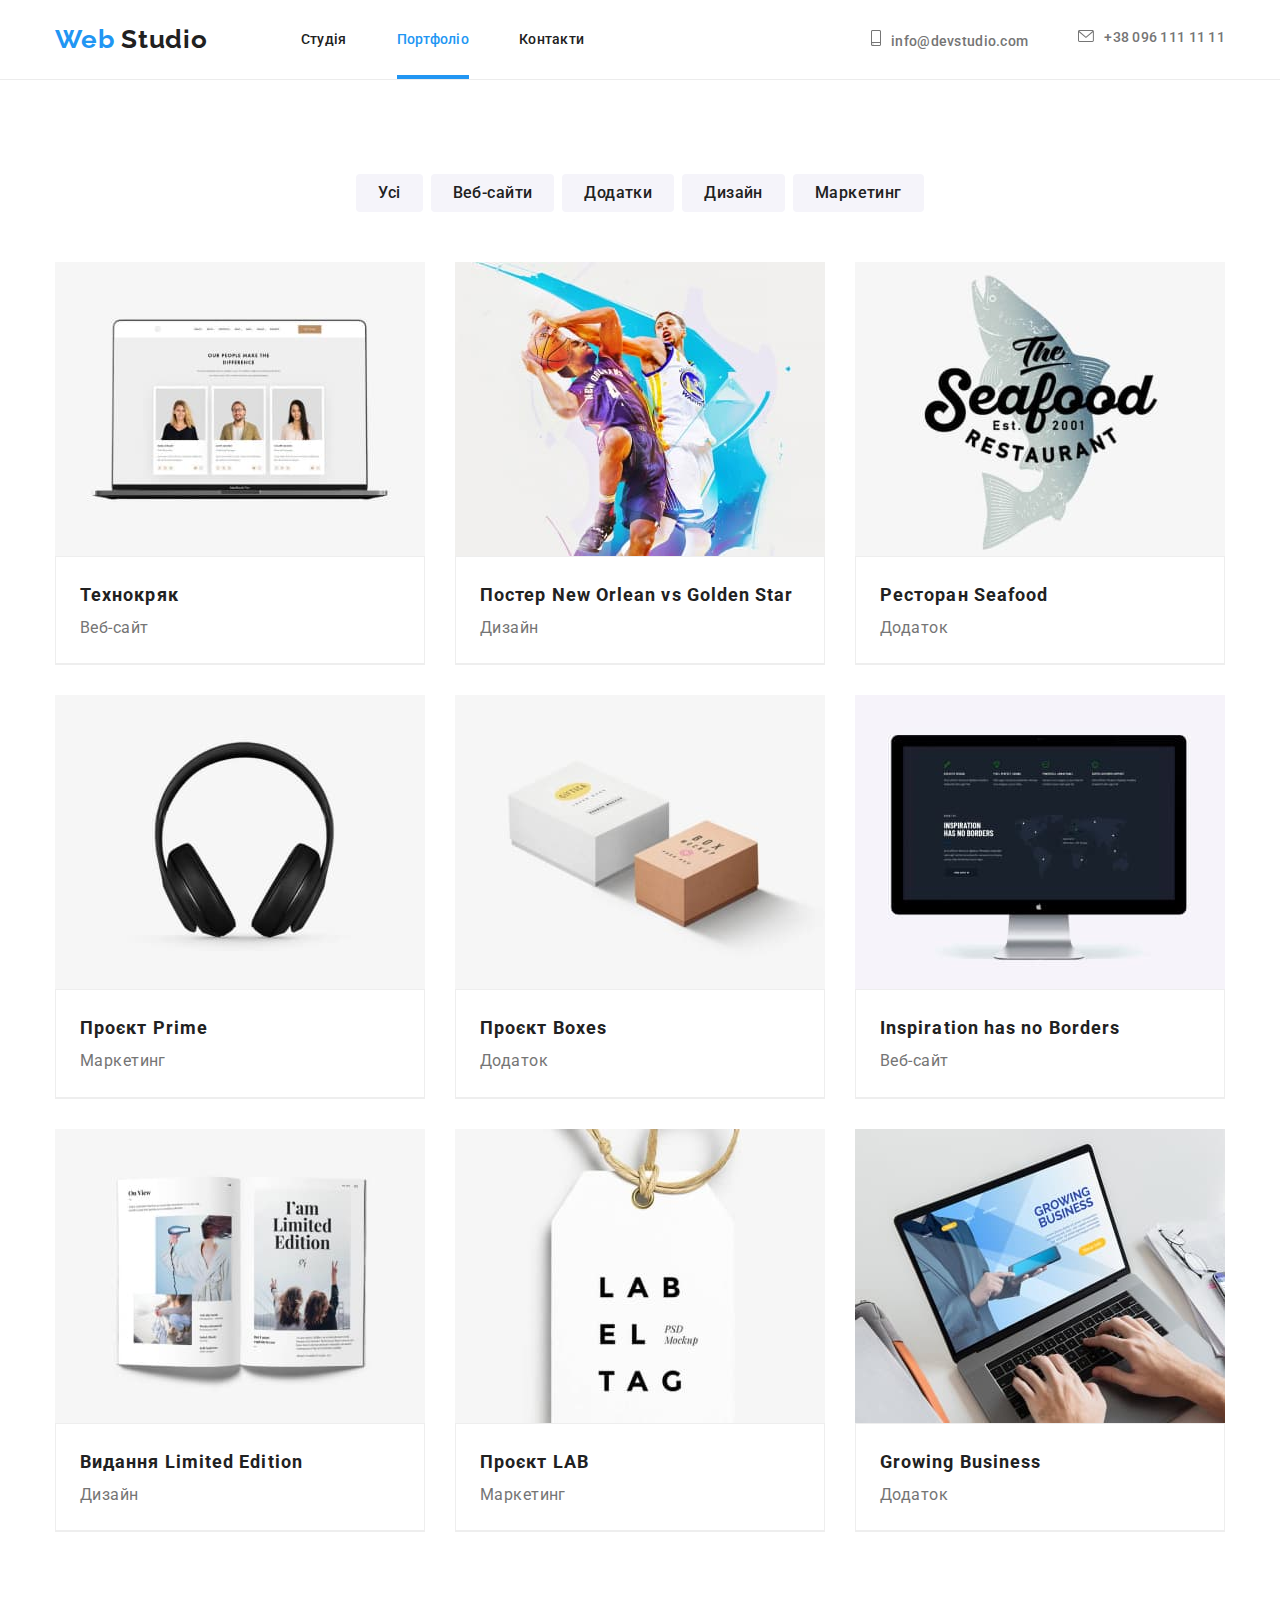
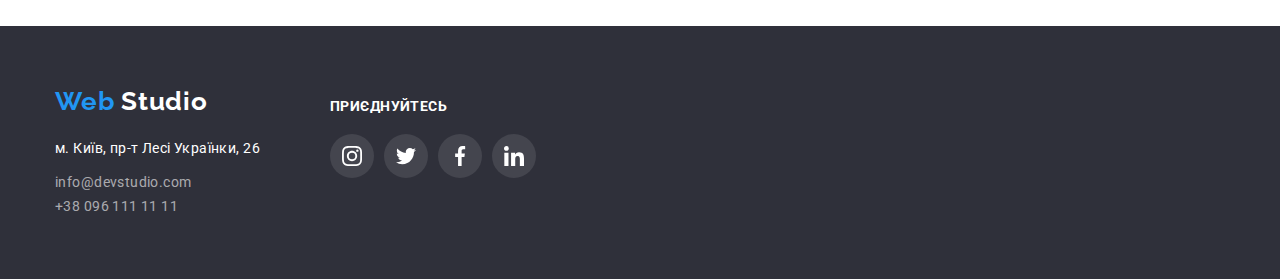
==== portfolio.html @ b3fdd3e3 "copied files" ====
<!DOCTYPE html>
<html lang="uk">

<head>
    <meta charset="UTF-8">
    <meta http-equiv="X-UA-Compatible" content="IE=edge">
    <meta name="viewport" content="width=device-width, initial-scale=1.0">
    <title>Portfolio</title>
    <link href="https://fonts.googleapis.com/css2?family=Raleway:wght@700&family=Roboto:wght@400;500;700;900&display=swap"
        rel="stylesheet">
        <link rel="stylesheet" href="https://cdnjs.cloudflare.com/ajax/libs/modern-normalize/1.1.0/modern-normalize.min.css">
    <link rel="stylesheet" href="./css/styles.css">
</head>

<body>
   
    <header>
        <div class="container-header container">
    
            <a href="/index.html" lang="en" class="logo">Web <span>Studio</span> </a>
            <nav>
                <ul class="menu-bar">
    
                    <li class="menu-bar-item"><a href="./index.html" class="nav">Студія</a></li>
                    <li class="menu-bar-item"><a href="./portfolio.html" class="active nav">Портфоліо</a></li>
                    <li class="menu-bar-item"><a href="" class="nav">Контакти</a></li>
                </ul>
            </nav>
            <ul class="contacts">
            
                <li class="contacts-list">
            
                    <a href="mailto:info@devstudio.com" class="contact">
                        <svg class="contacts-icon" width="10" height="16">
                            <use class="phone-icon" href="./images/icons.svg#icon-smartphone"></use>
                        </svg>info@devstudio.com</a>
                </li>
                <li class="contacts-list">
            
                    <a href="tel:+380961111111" class="contact">
                        <svg class="contacts-icon" width="16" height="12">
                            <use class="envelope-icon" href="./images/icons.svg#icon-envelope-hover"></use>
                        </svg>+38 096 111 11 11</a>
                </li>
            </ul>
        </div>
    </header>

    <main>
       
        <section class="examples">
            <div class="container-examples container">
            <h2 class="examples-title">Приклади робіт</h2>
            <ul class="work-list">
                <li class="work-list-item"><button type="button" class="btn-secondary">Усі</button></li>
                <li class="work-list-item"><button type="button" class="btn-secondary">Веб-сайти</button></li>
                <li class="work-list-item"><button type="button" class="btn-secondary">Додатки</button></li>
                <li class="work-list-item"><button type="button" class="btn-secondary">Дизайн</button></li>
                <li class="work-list-item"><button type="button" class="btn-secondary">Маркетинг</button></li>
            </ul>

            <ul class="works">
                <li class="work">
                    <a href="" class="work-link">
                        <div class="work-overlay">
                                <img class="work-pic" src="./images/work1.jpg" alt="Малюнок з ноутбуком" width="370" height="294">
                                <p class="work-overlay-text">Ресурс пропонує комплексні пропозиції з різним рівнем функціоналу та сервісів. Все це дозволить відвідувачу отримати
                                вичерпні відомості про компанію чи приватну особу.</p>
                        </div>
                        <div class="work-description">
                               <h3 class="work-title">Технокряк</h3>
                               <p class="work-text">Веб-сайт</p>
                       </div>
                    </a>

                </li>
                <li class="work">
                    <a href="" class="work-link">
                        <div class="work-overlay">
                                <img class="work-pic" src="./images/work2.jpg" alt="Малюнок з баскетболістами" width="370" height="294">
                                <p class="work-overlay-text">Ресурс пропонує комплексні пропозиції з різним рівнем функціоналу та сервісів. Все це дозволить відвідувачу отримати
                                            вичерпні відомості про компанію чи приватну особу.</p>
                         </div>
                    <div class="work-description">
                                <h3 class="work-title">Постер New Orlean vs Golden Star</h3>
                                <p class="work-text">Дизайн</p>
                    </div>
                    </a> 
                </li>
                
                <li class="work">
                    <a href="" class="work-link">
                    <div class="work-overlay">
                            <img class="work-pic" src="./images/work3.jpg" alt="Вивіска ресторану морепродуктів" width="370" height="294">
                            <p class="work-overlay-text">Ресурс пропонує комплексні пропозиції з різним рівнем функціоналу та сервісів. Все це
                                дозволить відвідувачу отримати вичерпні відомості про компанію чи приватну особу.</p>
                    </div>           
                    <div class="work-description">
                            <h3 class="work-title">Ресторан Seafood</h3>
                            <p class="work-text">Додаток</p>
                    </div>
                </a> 

                </li>

                <li class="work">
                    <a href="" class="work-link">
                    <div class="work-overlay">
                            <img class="work-pic" src="./images/work4.jpg" alt="Малюнок з наушниками" width="370" height="294">
                            <p class="work-overlay-text">Ресурс пропонує комплексні пропозиції з різним рівнем функціоналу та сервісів. Все це дозволить відвідувачу отримати
                                вичерпні відомості про компанію чи приватну особу.</p>
                    </div>
                    <div class="work-description">
                            <h3 class="work-title">Проєкт Prime</h3>
                            <p class="work-text">Маркетинг</p>
                    </div>
                    </a>

                </li>
                <li class="work">
                    <a href="" class="work-link">
                    <div class="work-overlay">
                            <img class="work-pic" src="./images/work5.jpg" alt="Малюнок з коробочками" width="370" height="294">
                            <p class="work-overlay-text">Ресурс пропонує комплексні пропозиції з різним рівнем функціоналу та сервісів. Все це дозволить відвідувачу отримати
                                        вичерпні відомості про компанію чи приватну особу.</p>
                    </div>
                    <div class="work-description">
                            <h3 class="work-title">Проєкт Boxes</h3>
                            <p class="work-text">Додаток</p>
                    </div>
                </a>

                </li>
                <li class="work">
                    <a href="" class="work-link">
                    <div class="work-overlay">
                            <img class="work-pic" src="./images/work6.jpg" alt="Малюнок з монітором" width="370" height="294">
                            <p class="work-overlay-text">Ресурс пропонує комплексні пропозиції з різним рівнем функціоналу та сервісів. Все це дозволить відвідувачу отримати
                                вичерпні відомості про компанію чи приватну особу.</p>
                    </div>
                    <div class="work-description">
                            <h3 class="work-title">Inspiration has no Borders</h3>
                            <p class="work-text">Веб-сайт</p>
                    </div>
                </a> 

                </li>
                <li class="work">
                    <a href="" class="work-link">
                    <div class="work-overlay">
                            <img class="work-pic" src="./images/work7.jpg" alt="Малюнок з розкритим журналом" width="370" height="294">
                            <p class="work-overlay-text">Ресурс пропонує комплексні пропозиції з різним рівнем функціоналу та сервісів. Все це дозволить відвідувачу отримати
                                вичерпні відомості про компанію чи приватну особу.</p>
                    </div>
                    <div class="work-description">
                            <h3 class="work-title">Видання Limited Edition</h3>
                            <p class="work-text">Дизайн</p>
                    </div>
                </a> 

                </li>
                <li class="work">
                    <a href="" class="work-link">
                    <div class="work-overlay">
                            <img class="work-pic" src="./images/work8.jpg" alt="Малюнок з етикеткою" width="370" height="294">
                            <p class="work-overlay-text">Ресурс пропонує комплексні пропозиції з різним рівнем функціоналу та сервісів. Все це дозволить відвідувачу отримати
                                вичерпні відомості про компанію чи приватну особу.</p>
                    </div>
                    <div class="work-description">
                            <h3 class="work-title">Проєкт LAB</h3>
                            <p class="work-text">Маркетинг</p>
                    </div>
                </a>

                </li>
                <li class="work">
                    <a href="" class="work-link">
                    <div class="work-overlay">
                            <img class="work-pic" src="./images/work9.jpg" alt="Малюнок з відкритим ноутбуком" width="370" height="294">
                            <p class="work-overlay-text">Ресурс пропонує комплексні пропозиції з різним рівнем функціоналу та сервісів. Все це дозволить відвідувачу отримати
                                вичерпні відомості про компанію чи приватну особу.</p>
                    </div>
                    <div class="work-description">
                            <h3 class="work-title">Growing Business</h3>
                            <p class="work-text">Додаток</p>
                    </div>
                </a>

                </li>
            </ul>
            </div>
        </section>
        
    </main>

    <footer>
        <div class="container-address container">
            <div class="address-wrapper">
                <a href="/index.html" lang="en" class="logo footer-logo">Web <span class="footer-span">Studio</span> </a>
    
                <address class="address">
                    м. Київ, пр-т Лесі Українки, 26 <br>
    
                    <ul class="contacts-footer">
                        <li class="contact-footer-item"><a href="mailto:info@devstudio.com"
                                class="contact-footer">info@devstudio.com</a></li>
                        <li class="contact-footer-item"><a href="tel:+380961111111" class="contact-footer">+38 096 111 11
                                11</a></li>
                    </ul>
    
                </address>
    
            </div>
            <div class="join">
                <p class="join-title">Приєднуйтесь</p>
                <ul class="icon-list footer-icons">
                    <li class="icon-item">
                        <a href="" class="icon-item-link footer-icon-link" rel="noopener noreferre" target="_blank">
                            <svg class="soc-net" width="20" height="20">
                                <use href="./images/icons.svg#icon-instagram"></use>
                            </svg>
                        </a>
                    </li>
                    <li class="icon-item">
                        <a href="" class="icon-item-link footer-icon-link" rel="noopener noreferre" target="_blank">
                            <svg class="soc-net" width="20" height="20">
                                <use href="./images/icons.svg#icon-twitter"></use>
                            </svg>
                        </a>
                    </li>
                    <li class="icon-item">
                        <a href="" class="icon-item-link footer-icon-link" rel="noopener noreferre" target="_blank">
                            <svg class="soc-net" width="20" height="20">
                                <use href="./images/icons.svg#icon-facebook"></use>
                            </svg>
                        </a>
                    </li>
                    <li class="icon-item">
                        <a href="" class="icon-item-link footer-icon-link" rel="noopener noreferre" target="_blank">
                            <svg class="soc-net" width="20" height="20">
                                <use href="./images/icons.svg#icon-linkedin"></use>
                            </svg>
                        </a>
                    </li>
                </ul>
            </div>
        </div>
    </footer>
   
</body>

</html>
---- css/styles.css ----
:root {
  --main-text-color: #757575;
  --title-color: #212121;
  --active-element-color: #2196f3;
  --additional-color: #ffffff;
  --footer-color: #2f303a;
}

body {
  color: var(--main-text-color);

  font-family: "Roboto", sans-serif;
  font-weight: 400;
  font-size: 14px;

  letter-spacing: 0.03em;
  margin: 0;
}

ul {
  list-style: none;
}

a {
  text-decoration: none;
  color: inherit;
}

.container {
  width: 1200px;
  margin: 0 auto;
  padding: 0 15px;

}

/*-----------------header-----------*/

.logo {
  display: block;
  margin-right: 93px;
  color: var(--active-element-color);
  text-decoration: none;

  font-family: "Raleway", sans-serif;
  font-weight: 700;
  font-size: 26px;
  line-height: 1.2;
  letter-spacing: 0.03em;
}

.logo>span {
  color: var(--title-color);
}

.menu-bar {
  display: flex;
  padding-left: 0;
  margin-top: 0;
  margin-bottom: 0;


}

.menu-bar-item {
  margin-right: 50px;
  
}

.logo>.footer-span {
  color: var(--additional-color);
}


.contacts {
  display: flex;

  margin-top: 0;
  margin-bottom: 0;
  margin-left: auto;

  padding-left: 0;

  font-family: "Roboto";
  font-style: normal;
  font-weight: 500;
  line-height: 1.14;
  letter-spacing: 0.02em;

  color: var(--main-text-color);
}

.contacts-list {
  justify-content: center;
}

.contacts-list:not(:last-child) {
  margin-right: 50px;
}

.contact {
  display: inline-block;
  fill: var(--main-text-color);
  transition:color 250ms cubic-bezier(0.4, 0, 0.2, 1),
  fill 250ms cubic-bezier(0.4, 0, 0.2, 1);
}



.contacts-icon {
  margin-right: 10px;

}

.nav:hover,
.nav:focus,
.contact:hover,
.contact:focus {
  color: var(--active-element-color);
  fill: var(--active-element-color);
  
}


nav {
  color: var(--title-color);
  font-weight: 500;
  line-height: 1.14;
  letter-spacing: 0.02em;
  
}
.nav{
transition: color 250ms cubic-bezier(0.4, 0, 0.2, 1);
}

.active {
  color: var(--active-element-color);
  position:relative;
  
}

.active::after {
  position: absolute;
  bottom: -32px;
  content: '';
  display: block;
  width: 100%;
  border-bottom: 4px solid #2196F3;

}

.active:hover::after{}

.container-header {
  display: flex;
  align-items: center;
}

header {
  
  padding-top: 24px;
  padding-bottom: 24px;
  border-bottom: 1px solid #ECECEC;

}
/*---------------backdrop------------*/

.backdrop{
  position:fixed;
  top:0;
  left:0;

  width:100%;
  height:100%;

  background-color:rgba(0, 0, 0, 0.2); 
  opacity:1;
  transition:opacity 1000ms cubic-bezier(0.4, 0, 0.2, 1);

}

.modal{

  position:absolute;
  display:flex;
  justify-content: end;

  padding: 8px;


  height:581px;
  width:528px;

  background-color: white;
  top:50%;
  left:50%;
  opacity:1;
  transform:translate(-50%, -50%) scaleX(1);
 
  transition:scale 1s cubic-bezier(0.4, 0, 0.2, 1),
  opacity 1s cubic-bezier(0.4, 0, 0.2, 1);
  
  }

  .backdrop.is-hidden.modal{
    transform: translate(-50%, -50%) scale(0);
    opacity:0;
  }


.close{
  display:block;
  display:flex;
  
  width: 30px;
  height: 30px;
  margin:0;
  padding:0;
  border-radius: 50% 50%;
  overflow: hidden;
  background-color: #FFFFFF;
  border: 1px solid rgba(0, 0, 0, 0.1);
}

.close-img{
  display: block;
  align-items: center;
  justify-content: center;
  
}

.backdrop.is-hidden{
  opacity: 0;
  pointer-events: none;
  
}

/*---------------hero------------*/

.hello {
  background-image: linear-gradient(rgba(47, 48, 58, 0.4), rgba(47, 48, 58, 0.4)),
    url('../images/hero.jpg');
  background-color: #2F303A66;
  margin: 0 auto;
  max-width: 1600px;
  height: 600px;
  background-position: center;
  padding-top: 200px;
  padding-bottom: 200px;
}


.hello-title {
  width: 696px;
  margin-top: 0px;
  margin-bottom: 30px;
  margin-left: auto;
  margin-right: auto;

  color: var(--additional-color);

  font-weight: 900;
  font-size: 44px;
  line-height: 1.36;

  text-align: center;
  letter-spacing: 0.06em;
  text-transform: uppercase;
}



h2,
h3 {
  color: var(--title-color);
}



footer {
  background-color: var(--footer-color);
}

.btn-main {
  display: block;
  min-width: 216px;
  height: 50px;
  margin: 0 auto;
  border: 1px transparent;


  color: var(--additional-color);
  background-color: var(--active-element-color);

  font-family: inherit;
  font-weight: 700;
  font-size: 16px;
  line-height: 1.88;

  text-align: center;
  letter-spacing: 0.06em;
 
  
}



/*---------------advantages------------*/

.advantages {
  padding-top: 94px;
  padding-bottom: 94px;

}

.image {
  width: 270px;
  height: 120px;
  background-color: #F5F4FA;
  display: flex;
  justify-content: center;
  align-items: center;
  border-radius: 4px;
}

.icon {
  display: block;
  width: 70px;
  height: 70px;


}

.services-title {
  font-weight: 700;
  line-height: 1.14;
  letter-spacing: 0.03em;
  text-transform: uppercase;
  font-size: 14px;
  margin: 0;
  margin-top: 30px;


}

.services {
  display: flex;
  margin: 0;
  padding: 0;
}

.services-item:not(:last-of-type) {
  margin-right: 30px;
}

.advantages-title {
  margin: -1;
  position: absolute;
  width: 1px;
  height: 1px;
  border: 0;
  padding: 0;
  white-space: nowrap;
  clip-path: inset(100%);
  clip: rect(0 0 0 0);
  overflow: hidden;

}

.services-text {
  margin: 0;
  padding-top: 10px;
  line-height: calc(24/14);
}



/*---------------about------------*/

.about {
  padding-top: 0;
  padding-bottom: 94px
}

.about-title {
  font-weight: 700;
  font-size: 36px;
  line-height: 1.17;
  text-align: center;
  margin: 0;

}

.pictures {
  margin: 0;
  padding: 0;
  display: flex;
  margin-top: 50px;

}

.pic:not(:last-child) {
  margin-right: 30px;
}

.pic {
  display: block;
}

.about-overlay {

  position: absolute;
  bottom: 3px;
  left: 0;

  width: 370px;
  height: 70px;
  background-color: #2F303A;
  opacity: 0.8;
  margin: 0;


  font-weight: 700;
  font-size: 14px;
  line-height: 16px;
  text-align: center;
  letter-spacing: 0.03em;
  text-transform: uppercase;
  padding-top: 27px;

  color: var(--additional-color);


}

.about-overlay-wrapper {
  position: relative;
}


/*---------------our team------------*/

.our-team {
  padding-top: 94px;
  padding-bottom: 94px;
  background-color: #F5F4FA;
}

.our-team-title {
  font-weight: 700;
  font-size: 36px;
  line-height: 1.17;
  text-align: center;
  margin-bottom: 50px;
  margin-top: 0;

}


.name {
  margin: 0;
  font-weight: 500;
  font-size: 16px;
  line-height: 1.2;

  text-align: center;
}

.position {
  margin-top: 10px;
  margin-left: 0;
  margin-bottom: 0;
  margin-right: 0;
  font-size: 16px;
  line-height: 1.19;

  text-align: center;
}

.description {
  padding-top: 30px;
  padding-bottom: 30px;
}

.persons {
  display: flex;
  padding: 0;
  margin: 0;

}

.person {
  box-shadow: 0px 1px 3px rgba(0, 0, 0, 0.12), 0px 1px 1px rgba(0, 0, 0, 0.14), 0px 2px 1px rgba(0, 0, 0, 0.2);
  border-radius: 0px 0px 4px 4px;
  background-color: var(--additional-color);
}



.person:not(:last-of-type) {
  margin-right: 30px;
}

.icon-list {
  list-style: none;
  display: flex;
  margin-top: 16px;
  margin-left: 32px;
  padding: 0;

}



.icon-item:not(:last-of-type) {
  margin-right: 10px;
}

.soc-net {
  display: block;
  margin: 12px auto;

}

.icon-item-link {
  display: inline-block;
  width: 44px;
  height: 44px;
  color: var(--main-text-color);
  fill: #AFB1B8;
  border:none;
  background-color: var(--additional-color);
  transition: fill 250ms cubic-bezier(0.4, 0, 0.2, 1),
  border-radius 250ms cubic-bezier(0.4, 0, 0.2, 1),
  border-color 250ms cubic-bezier(0.4, 0, 0.2, 1),
  background-color 250ms cubic-bezier(0.4, 0, 0.2, 1);
}

.icon-item-link:hover,
.icon-item-link:focus {

  fill: var(--additional-color);
  border-radius: 50%;
  border-color: rgba(33, 150, 243, 1) 1px solid;
  background-color: rgba(33, 150, 243, 1);

}


/*---------------clients------------*/

.clients {
  padding-top: 94px;
  padding-bottom: 94px;
}

.clients-title {

  font-weight: 700;
  font-size: 36px;
  line-height: 1.166;
  text-align: center;
  letter-spacing: 0.03em;
  margin: 0;
  color: #212121;
}

.clients-icons {
  display: flex;
  justify-content: center;
  margin: 0;
  margin-top: 50px;
  padding: 0;
}

.client-icon:not(:last-of-type) {
  margin-right: 30px;
}


.client-icon-logo {
  display: block;
  display: flex;
  margin: 0;
  padding: 0;
  width: 170px;
  height: 92px;
  border: 1px solid #AFB1B8;
  border-radius: 4px;
  justify-content: center;
  align-items: center;
  fill: #AFB1B8;
  transition: fill 250ms cubic-bezier(0.4, 0, 0.2, 1),
  border-color 250ms cubic-bezier(0.4, 0, 0.2, 1);
}

.client-icon-logo:hover,
.client-icon-logo:focus {
  fill: rgba(33, 150, 243, 1);
  border-color: rgba(33, 150, 243, 1);
}

/*---------------footer------------*/

.container-address {
  display: flex;


}

footer {
  padding-top: 60px;
  padding-bottom: 60px;

}


address {
  display: inline-block;
  color: var(--additional-color);
  font-style: normal;
  line-height: 1.71;
  margin-top: 20px;
}

.contacts-footer {

  display: inline-block;
  margin: 0;
  margin-top: 10px;
  padding: 0;
}

.contact-footer {

  color: rgba(255, 255, 255, 0.6);
  line-height: 1.71;
  letter-spacing: 0.03em;

}


.footer-logo {
  margin: 0;

}



.footer-icon-link {
  fill: var(--additional-color);

  border-radius: 50%;
  border-color: black 1px solid;
  background-color: rgba(255, 255, 255, 0.1);
  transition:background-color 250ms cubic-bezier(0.4, 0, 0.2, 1);
}


.footer-icon-link:hover,
.footer-icon-link:focus {
  background-color: rgba(33, 150, 243, 1);

}

.footer-icons {
  margin: 0;
  padding: 0;
  list-style: none;
}

.join-title {

  font-style: normal;
  font-weight: 700;
  font-size: 14px;
  line-height: 16px;
  letter-spacing: 0.03em;
  text-transform: uppercase;

  color: #FFFFFF;
  margin: 0;
  margin-bottom: 20px;
}

.join {
  margin-left: 70px;
  margin-top: 12px;
}



/*---------------examples------------*/

.examples-title {
  margin: -1;
  position: absolute;
  width: 1px;
  height: 1px;
  border: 0;
  padding: 0;
  white-space: nowrap;
  clip-path: inset(100%);
  clip: rect(0 0 0 0);
  overflow: hidden;


}

.examples {
  padding-top: 94px;
  padding-bottom: 94px;

}

.work-list {
  display: flex;
  margin: 0 auto;
  padding: 0;
  justify-content: center;

}

.work-list-item:not(:last-child) {
  margin-right: 8px;

}


.btn-secondary {
  display: block;

  padding: 6px 22px;

  color: var(--title-color);
  background-color: #ffffff;

  font-family: Roboto;
  font-style: normal;
  font-weight: 500;
  font-size: 16px;
  line-height: 1.62;

  text-align: center;
  letter-spacing: inherit;

  border-radius: 4px;
  background: #F5F4FA;
  border-style: none;

  cursor: pointer;
  transition:color 250ms cubic-bezier(0.4, 0, 0.2, 1),
             box-shadow 250ms cubic-bezier(0.4, 0, 0.2, 1),
             background-color 250ms cubic-bezier(0.4, 0, 0.2, 1);
}



.btn-secondary:hover,
.btn-secondary:focus {
  color: var(--additional-color);
  box-shadow: 0px 3px 1px rgba(0, 0, 0, 0.1), 0px 1px 2px rgba(0, 0, 0, 0.08), 0px 2px 2px rgba(0, 0, 0, 0.12);
  background-color: var(--active-element-color);
}

.work-title,
.work-text {
  margin: 0;
}

.work-description {
  padding: 20px 24px;
  border: 1px solid #EEEEEE;

}

/*---------------works------------*/
.work-title {
  padding: 0;
  margin: 0;

  font-weight: 700;
  font-size: 18px;
  line-height: 2;

  letter-spacing: 0.06em;
}

.work-text {
  padding: 0;
  margin: 0;

  font-size: 16px;
  line-height: 1.9;
  padding: 0;
  margin: 0;
}

.work-pic {
  padding: 0;
  margin: 0;
  display:block;
}

.work-link {
  width: 370px;
  padding: 0;
  margin: 0;
  display: block;
  transition:box-shadow 250ms cubic-bezier(0.4, 0, 0.2, 1),

}

.works {
  margin-top: 50px;
  margin-bottom: 0px;
  margin-left: 0;
  margin-right: 0;
  padding: 0;


  display: flex;
  flex-wrap: wrap;
  gap: 30px;

}

.work {

  border-bottom: 1px solid #EEEEEE;
  padding: 0;
  margin: 0;
  flex-basis: calc((100% - 60px)/3);

}

.work-link:hover .work-overlay-text{
 transform: translateY(0);
  opacity: 1;
}

.work-link:hover{
box-shadow: 0px 1px 1px rgba(0, 0, 0, 0.12), 0px 4px 4px rgba(0, 0, 0, 0.06), 1px 4px 6px rgba(0, 0, 0, 0.16);
}


.work-overlay-text {
  position: absolute;
  top: 0;
  left: 0;
  
  transform: translateY(100%);
  opacity:0;
  transition:transform 250ms cubic-bezier(0.4, 0, 0.2, 1),
  opacity 250ms cubic-bezier(0.4, 0, 0.2, 1);

  width: 100%;
  height: 100%;
  padding-top:63px;
  padding-right: 24px;
  padding-bottom: 63px;
  padding-left: 24px;
  margin: 0;
 
  background-color: rgba(33, 150, 243, 0.9);
  opacity: 0;
  font-weight: 400;
  font-size: 18px;
  line-height: 1.56;

  letter-spacing: 0.03em;

  color: var(--additional-color);

}

.work-overlay {
  position: relative;
  overflow: hidden;
  
}
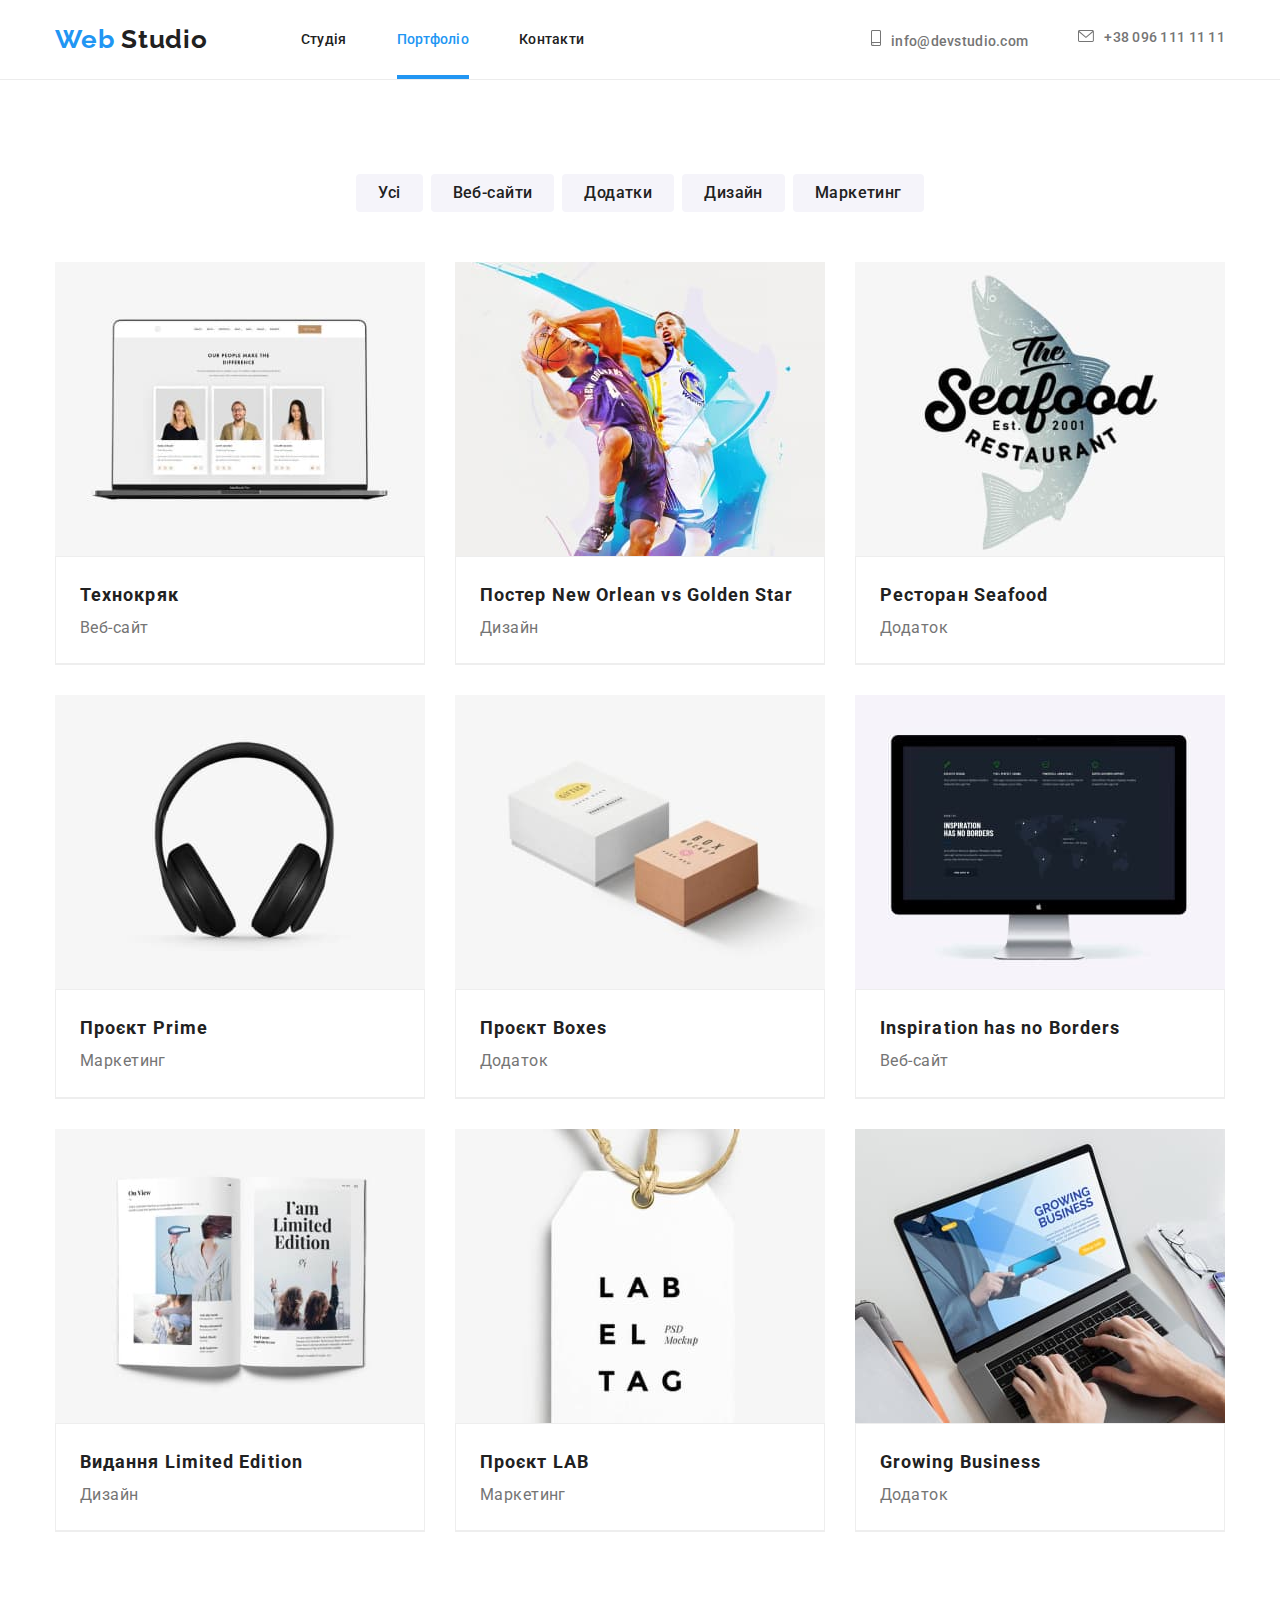
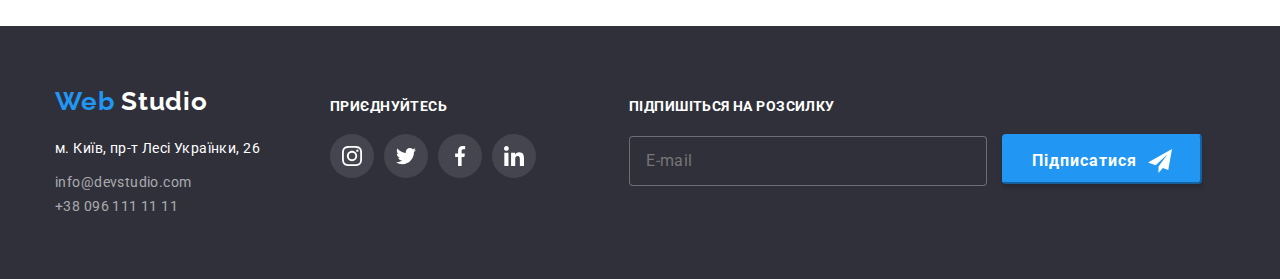
==== commit 2913ddfc: "footer in portfolio" ====
--- a/portfolio.html
+++ b/portfolio.html
@@ -244,7 +244,19 @@
                     </li>
                 </ul>
             </div>
+            <div class="form-sign-up">
+                <form class="sign-up">
+    
+                    <b class="sign-up-title">Підпишіться на розсилку</b>
+    
+                    <lable for="user-email" class="sign-up-email-lable"></lable>
+                    <input class="sign-up-email" type="email" name="email" id="user-email" placeholder="E-mail">
+                    <button type="submit" class="btn-sign-up">Підписатися</button>
+                </form>
+    
+            </div>
         </div>
+    
     </footer>
    
 </body>
--- a/css/styles.css
+++ b/css/styles.css
@@ -181,11 +181,6 @@
 .modal{
 
   position:absolute;
-  display:flex;
-  justify-content: end;
-
-  padding: 8px;
-
 
   height:581px;
   width:528px;
@@ -210,10 +205,14 @@
 .close{
   display:block;
   display:flex;
+
+  margin-right:8px;
+  margin-top: 8px;
+  margin-left: auto;
   
   width: 30px;
   height: 30px;
-  margin:0;
+  
   padding:0;
   border-radius: 50% 50%;
   overflow: hidden;
@@ -221,10 +220,17 @@
   border: 1px solid rgba(0, 0, 0, 0.1);
 }
 
+.close:hover{
+  fill:#2196F3;
+  cursor: pointer;
+}
+
 .close-img{
   display: block;
   align-items: center;
   justify-content: center;
+  width:100%;
+  height:100%;
   
 }
 
@@ -234,6 +240,140 @@
   
 }
 
+.form-container{
+  width:calc(528px - 80px);
+  height:501px;
+  margin:0;
+  margin-left: 41px;;
+}
+
+.form-title{
+
+  margin:0;
+
+  font-family: 'Roboto';
+    font-style: normal;
+    font-weight: 700;
+    font-size: 20px;
+    line-height: 1.15;
+    text-align: center;
+    letter-spacing: 0.03em;
+  
+    color: #212121;
+}
+
+.personal-data{
+  
+  display:block;
+  width:448px;
+  height:40px;
+
+  margin-bottom: 10px;
+  padding-left:42px;
+  
+  border: 1px solid rgba(33, 33, 33, 0.2);
+  border-radius: 4px;
+
+}
+
+.personal-data:focus {
+border: 1px solid #2196F3;
+
+}
+
+.decor{
+  position:relative;
+}
+
+.modal-icon{
+  position:absolute;
+  top:11px;
+  left:12px;
+  fill:rgba(33, 33, 33, 1);
+}
+
+.text-comment{
+  height:120px;
+  padding:12px 16px;
+  
+  
+}
+.personal-inf{
+
+  display:inline-block;
+  
+  font-family: 'Roboto';
+    font-style: normal;
+    font-weight: 400;
+    font-size: 12px;
+    line-height:1.666;
+    color: #757575;
+   
+    letter-spacing: 0.01em; 
+}
+
+.personal-inf:focus-within >.modal-icon{
+  fill:#2196F3;
+}
+
+.btn-agree{
+  display:block;
+  width: 200px;
+  height: 50px;
+  
+  background: #188CE8;
+    border: 1px solid #188CE8;
+    box-shadow: 0px 4px 4px rgba(0, 0, 0, 0.15);
+    border-radius: 4px;
+
+    font-family: 'Roboto';
+      font-style: normal;
+      font-weight: 700;
+      font-size: 16px;
+      line-height: 1.88;
+      
+      text-align: center;
+      letter-spacing: 0.06em;
+    
+      color:var(--additional-color);
+      margin:auto;
+}
+
+.btn-agree:focus,
+.btn-agree:hover{
+  cursor: pointer;
+  
+    background: #2196F3;
+      border: 1px solid #2196F3;
+      box-shadow: 0px 4px 4px rgba(0, 0, 0, 0.15);
+      border-radius: 4px;
+}
+
+
+.agreement{
+  display:flex;
+  justify-content: center;
+}
+
+.agreement-input{
+  margin-left:8px;
+  
+    line-height: 1.71;
+    letter-spacing: 0.03em;
+    color: #757575;
+}
+
+.agreement-link{
+  font-family: 'Roboto';
+    font-style: normal;
+    font-weight: 400;
+    font-size: 14px;
+    line-height: 1.71;
+  
+  
+    letter-spacing: 0.03em;
+    color: #2196F3;
+}
 /*---------------hero------------*/
 
 .hello {
@@ -687,6 +827,95 @@
   margin-top: 12px;
 }
 
+.form-sign-up{
+  margin-left: 93px;
+   margin-top: 12px;
+   margin-bottom: 0;
+   margin-right: 0;
+}
+ .sign-up-title{
+  display:block;
+  margin-bottom: 20px;
+  font-family: 'Roboto';
+    font-style: normal;
+    font-weight: 700;
+    font-size: 14px;
+    line-height: 1,14;
+    letter-spacing: 0.03em;
+    text-transform: uppercase;
+  
+    color: #FFFFFF;
+ }
+
+ .sign-up-submit,
+ .sign-up-email  {
+  display: inline-block;
+
+ }
+
+
+ .sign-up-email{
+
+  padding-left:16px;
+  width:358px;
+  height:50px;
+  width: 358px;
+  background-color: #2F303A;
+  
+   
+    border: 1px solid rgba(255, 255, 255, 0.3);
+    /*filter: drop-shadow(0px 4px 4px rgba(0, 0, 0, 0.15));*/
+    border-radius: 4px;
+
+    font-family: 'Roboto';
+      font-style: normal;
+      font-weight: 400;
+      font-size: 16px;
+      line-height: 1.25;
+      
+      letter-spacing: 0.03em;
+    
+      color: rgba(255, 255, 255, 0.6);
+
+ }
+
+ .btn-sign-up{
+
+  position:relative;
+  margin-left: 12px;
+  padding: 10px 28px;
+  width: 200px;
+  height: 50px;
+  
+  background: #2196F3;
+  box-shadow: 0px 4px 4px rgba(0, 0, 0, 0.15);
+  border-radius: 4px;
+  border-color: rgba(33, 150, 243, 1);
+
+  font-family: 'Roboto';
+    font-style: normal;
+    font-weight: 700;
+    font-size: 16px;
+    line-height:1.88;
+    
+   text-align: left;
+    letter-spacing: 0.06em;
+  
+    color: #FFFFFF;
+
+ }
+ 
+ .btn-sign-up::after{
+  content:'';
+  display:inline-block;
+  width:24px;
+  height:24px;
+  background-image: url('../images/send-icon.svg');
+  
+  position:absolute;
+  top:13px;
+  right:28px;
+ }
 
 
 /*---------------examples------------*/
